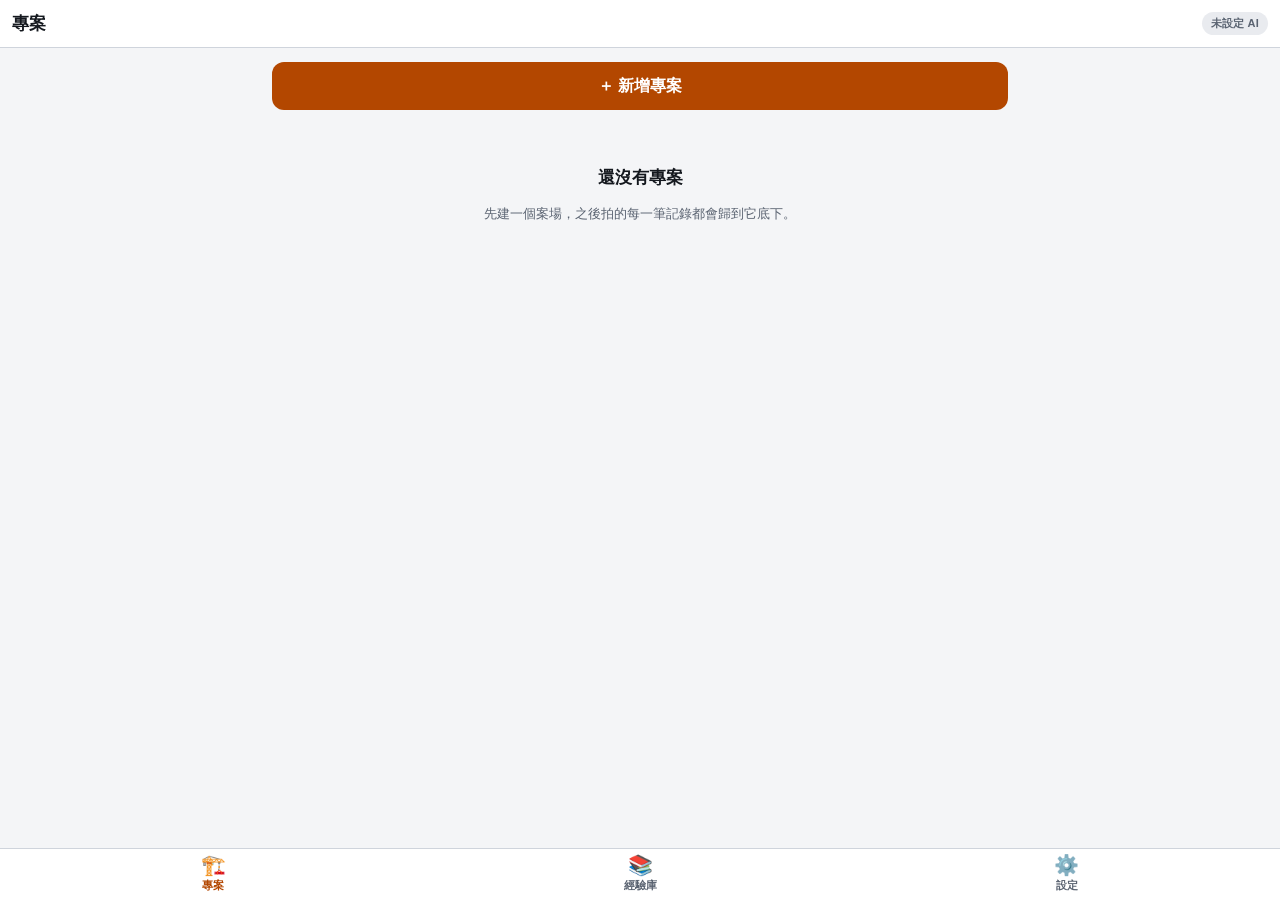
==== index.html @ 583c6913 "監造工地筆記 v1：專案導向記錄 + 類型導向經驗庫 純前端 PWA，零外部相依，可離線使用： - IndexedDB 存專案／記錄／照片／錄音，照片與錄音預設永不上傳 - 14 項固定工項分類 + " ====
<!DOCTYPE html>
<html lang="zh-Hant">
<head>
<meta charset="utf-8">
<meta name="viewport" content="width=device-width, initial-scale=1, viewport-fit=cover, maximum-scale=1">
<title>監造工地筆記</title>
<meta name="description" content="工地現場記錄與經驗庫：專案導向 + 類型導向">
<link rel="manifest" href="manifest.webmanifest">
<meta name="theme-color" content="#12161c">
<meta name="apple-mobile-web-app-capable" content="yes">
<meta name="apple-mobile-web-app-status-bar-style" content="black-translucent">
<meta name="apple-mobile-web-app-title" content="工地筆記">
<link rel="apple-touch-icon" href="icons/icon-180.png">
<link rel="icon" href="icons/icon-192.png">
<link rel="stylesheet" href="css/style.css">
</head>
<body>

<header id="topbar">
  <button id="btn-back" class="icon-btn" hidden aria-label="返回">‹</button>
  <h1 id="title">監造工地筆記</h1>
  <span id="tier-badge" class="tier tier-off" title="Gemini 方案">未設定</span>
</header>

<main id="view" aria-live="polite">
  <div class="loading">載入中…</div>
</main>

<nav id="tabbar">
  <a href="#/" data-tab="projects"><span>🏗️</span>專案</a>
  <a href="#/lib" data-tab="lib"><span>📚</span>經驗庫</a>
  <a href="#/settings" data-tab="settings"><span>⚙️</span>設定</a>
</nav>

<div id="toast" role="status"></div>

<dialog id="confirm-dialog">
  <form method="dialog">
    <h2 id="confirm-title"></h2>
    <div id="confirm-body"></div>
    <menu>
      <button value="cancel" class="btn ghost">取消</button>
      <button value="ok" class="btn danger" id="confirm-ok">確定</button>
    </menu>
  </form>
</dialog>

<script type="module" src="js/app.js"></script>
</body>
</html>
---- css/style.css ----
/* 工地取向：大字、大按鈕、高對比。戴手套點得到，大太陽下看得見。 */

:root {
  --bg: #f4f5f7;
  --surface: #ffffff;
  --surface-2: #e9ebef;
  --text: #14181e;
  --text-dim: #5a6371;
  --line: #cfd4dc;
  --accent: #b34700;      /* 安全橘，暗到在白底上仍可讀 */
  --accent-soft: #fdefe4;
  --danger: #b3001b;
  --ok: #0a6b3d;
  --warn: #8a5a00;
  --warn-soft: #fff5d6;
  --tap: 48px;
  --safe-b: env(safe-area-inset-bottom, 0px);
  --safe-t: env(safe-area-inset-top, 0px);
  color-scheme: light dark;
}

@media (prefers-color-scheme: dark) {
  :root {
    --bg: #12161c;
    --surface: #1b212a;
    --surface-2: #252d38;
    --text: #eef1f5;
    --text-dim: #99a3b2;
    --line: #333d4a;
    --accent: #ff9d4d;
    --accent-soft: #3a2415;
    --danger: #ff6b6b;
    --ok: #4ade80;
    --warn: #fbbf24;
    --warn-soft: #3a2f10;
  }
}

* { box-sizing: border-box; }

html, body {
  margin: 0;
  padding: 0;
  background: var(--bg);
  color: var(--text);
  font: 16px/1.6 -apple-system, BlinkMacSystemFont, "Segoe UI", "Noto Sans TC",
        "PingFang TC", "Microsoft JhengHei", sans-serif;
  -webkit-text-size-adjust: 100%;
  overscroll-behavior-y: none;
}

body {
  display: flex;
  flex-direction: column;
  min-height: 100dvh;
}

/* ---------- topbar ---------- */

#topbar {
  position: sticky;
  top: 0;
  z-index: 20;
  display: flex;
  align-items: center;
  gap: 8px;
  padding: calc(var(--safe-t) + 10px) 12px 10px;
  background: var(--surface);
  border-bottom: 1px solid var(--line);
}

#title {
  flex: 1;
  margin: 0;
  font-size: 17px;
  font-weight: 700;
  white-space: nowrap;
  overflow: hidden;
  text-overflow: ellipsis;
}

.icon-btn {
  min-width: 36px;
  height: 36px;
  border: 0;
  border-radius: 10px;
  background: var(--surface-2);
  color: var(--text);
  font-size: 24px;
  line-height: 1;
  cursor: pointer;
}

.tier {
  flex: none;
  padding: 3px 9px;
  border-radius: 999px;
  font-size: 11px;
  font-weight: 700;
  letter-spacing: .02em;
  white-space: nowrap;
}
.tier-off  { background: var(--surface-2); color: var(--text-dim); }
.tier-free { background: var(--warn-soft); color: var(--warn); }
.tier-paid { background: var(--accent-soft); color: var(--accent); }

/* ---------- layout ---------- */

#view {
  flex: 1;
  padding: 14px 12px calc(var(--tap) + 28px + var(--safe-b));
  max-width: 760px;
  width: 100%;
  margin: 0 auto;
}

.loading, .empty {
  padding: 40px 16px;
  text-align: center;
  color: var(--text-dim);
}

.empty strong { display: block; margin-bottom: 6px; color: var(--text); font-size: 17px; }

/* ---------- tabbar ---------- */

#tabbar {
  position: fixed;
  bottom: 0;
  left: 0;
  right: 0;
  z-index: 20;
  display: flex;
  background: var(--surface);
  border-top: 1px solid var(--line);
  padding-bottom: var(--safe-b);
}

#tabbar a {
  flex: 1;
  display: flex;
  flex-direction: column;
  align-items: center;
  justify-content: center;
  gap: 1px;
  min-height: var(--tap);
  padding: 5px 0;
  color: var(--text-dim);
  text-decoration: none;
  font-size: 11px;
  font-weight: 600;
}
#tabbar a span { font-size: 20px; line-height: 1.1; }
#tabbar a.active { color: var(--accent); }

/* ---------- cards & lists ---------- */

.card {
  background: var(--surface);
  border: 1px solid var(--line);
  border-radius: 14px;
  padding: 14px;
  margin-bottom: 12px;
}

.card h2 { margin: 0 0 10px; font-size: 16px; }
.card h3 { margin: 16px 0 8px; font-size: 14px; color: var(--text-dim); }

a.card { display: block; color: inherit; text-decoration: none; }

.row { display: flex; align-items: center; gap: 10px; }
.row.wrap { flex-wrap: wrap; }
.spacer { flex: 1; }

.muted { color: var(--text-dim); font-size: 13px; }
.mono { font-variant-numeric: tabular-nums; }

/* ---------- buttons ---------- */

.btn {
  display: inline-flex;
  align-items: center;
  justify-content: center;
  gap: 6px;
  min-height: var(--tap);
  padding: 0 18px;
  border: 0;
  border-radius: 12px;
  background: var(--accent);
  color: #fff;
  font-size: 16px;
  font-weight: 700;
  font-family: inherit;
  cursor: pointer;
  text-decoration: none;
  -webkit-tap-highlight-color: transparent;
}
@media (prefers-color-scheme: dark) { .btn { color: #12161c; } }

.btn:disabled { opacity: .45; cursor: default; }
.btn.ghost { background: var(--surface-2); color: var(--text); }
.btn.danger { background: var(--danger); color: #fff; }
.btn.block { width: 100%; }
.btn.sm { min-height: 38px; padding: 0 12px; font-size: 14px; border-radius: 10px; }

/* ---------- forms ---------- */

label.field { display: block; margin-bottom: 12px; }
label.field > span {
  display: block;
  margin-bottom: 5px;
  font-size: 13px;
  font-weight: 600;
  color: var(--text-dim);
}

input[type=text], input[type=date], input[type=number], input[type=password],
select, textarea {
  width: 100%;
  min-height: var(--tap);
  padding: 10px 12px;
  border: 1px solid var(--line);
  border-radius: 11px;
  background: var(--bg);
  color: var(--text);
  font: inherit;
  font-size: 16px; /* 16px 以下 iOS 會自動放大頁面 */
}

textarea { min-height: 120px; resize: vertical; line-height: 1.7; }

input:focus, select:focus, textarea:focus {
  outline: 2px solid var(--accent);
  outline-offset: 1px;
}

.grid2 { display: grid; grid-template-columns: 1fr 1fr; gap: 0 10px; }

/* ---------- chips（分類多選）---------- */

.chips { display: flex; flex-wrap: wrap; gap: 7px; }

.chip {
  display: inline-flex;
  align-items: center;
  gap: 5px;
  min-height: 40px;
  padding: 0 12px;
  border: 1.5px solid var(--line);
  border-radius: 999px;
  background: var(--surface);
  color: var(--text);
  font-size: 14px;
  font-weight: 600;
  font-family: inherit;
  cursor: pointer;
  -webkit-tap-highlight-color: transparent;
}
.chip[aria-pressed=true] {
  border-color: var(--accent);
  background: var(--accent-soft);
  color: var(--accent);
}
.chip.sm { min-height: 32px; font-size: 13px; font-weight: 500; }

/* ---------- 未查證 / 已確認 ---------- */

.ai-block {
  position: relative;
  border: 1px dashed var(--line);
  border-radius: 12px;
  padding: 12px 12px 10px;
  background: var(--surface-2);
  color: var(--text-dim);
}
.ai-block.verified {
  border-style: solid;
  border-color: var(--ok);
  background: var(--surface);
  color: var(--text);
}

.badge {
  display: inline-block;
  padding: 2px 8px;
  border-radius: 999px;
  font-size: 11px;
  font-weight: 700;
}
.badge-unverified { background: var(--surface); color: var(--text-dim); border: 1px solid var(--line); }
.badge-verified { background: var(--ok); color: #fff; }
.badge-cat { background: var(--accent-soft); color: var(--accent); }

/* ---------- media ---------- */

.thumbs { display: grid; grid-template-columns: repeat(auto-fill, minmax(96px, 1fr)); gap: 8px; }
.thumb {
  position: relative;
  aspect-ratio: 1;
  border-radius: 10px;
  overflow: hidden;
  background: var(--surface-2);
  border: 1px solid var(--line);
}
.thumb img { width: 100%; height: 100%; object-fit: cover; display: block; }
.thumb button.rm {
  position: absolute; top: 3px; right: 3px;
  width: 26px; height: 26px; border: 0; border-radius: 50%;
  background: rgba(0,0,0,.66); color: #fff; font-size: 15px; line-height: 1; cursor: pointer;
}

audio { width: 100%; margin-top: 6px; }

/* ---------- 警示條 ---------- */

.notice {
  border-radius: 12px;
  padding: 11px 13px;
  margin-bottom: 12px;
  font-size: 14px;
  line-height: 1.6;
}
.notice.warn { background: var(--warn-soft); color: var(--warn); border: 1px solid currentColor; }
.notice.info { background: var(--surface-2); color: var(--text-dim); }
.notice.danger { background: var(--surface); color: var(--danger); border: 1px solid currentColor; }
.notice strong { display: block; margin-bottom: 2px; }

/* ---------- toast ---------- */

#toast {
  position: fixed;
  left: 50%;
  bottom: calc(var(--tap) + var(--safe-b) + 20px);
  transform: translate(-50%, 14px);
  z-index: 60;
  max-width: min(90vw, 460px);
  padding: 11px 17px;
  border-radius: 12px;
  background: #14181e;
  color: #fff;
  font-size: 14px;
  line-height: 1.5;
  text-align: center;
  opacity: 0;
  pointer-events: none;
  transition: opacity .18s, transform .18s;
}
#toast.show { opacity: 1; transform: translate(-50%, 0); }
@media (prefers-color-scheme: dark) { #toast { background: #eef1f5; color: #12161c; } }

/* ---------- dialog ---------- */

dialog {
  border: 0;
  border-radius: 16px;
  padding: 18px;
  max-width: min(92vw, 560px);
  width: 100%;
  background: var(--surface);
  color: var(--text);
}
dialog::backdrop { background: rgba(0, 0, 0, .55); }
dialog h2 { margin: 0 0 10px; font-size: 17px; }
dialog menu { display: flex; gap: 10px; justify-content: flex-end; margin: 16px 0 0; padding: 0; }
dialog pre {
  max-height: 46vh;
  overflow: auto;
  padding: 11px;
  border-radius: 10px;
  background: var(--bg);
  border: 1px solid var(--line);
  font-size: 13px;
  line-height: 1.6;
  white-space: pre-wrap;
  word-break: break-word;
}

/* ---------- 錄音 ---------- */

.rec-dot {
  display: inline-block;
  width: 10px; height: 10px;
  border-radius: 50%;
  background: var(--danger);
  animation: pulse 1s infinite;
}
@keyframes pulse { 0%,100% { opacity: 1 } 50% { opacity: .25 } }

@media (prefers-reduced-motion: reduce) {
  .rec-dot { animation: none; }
  #toast { transition: none; }
}
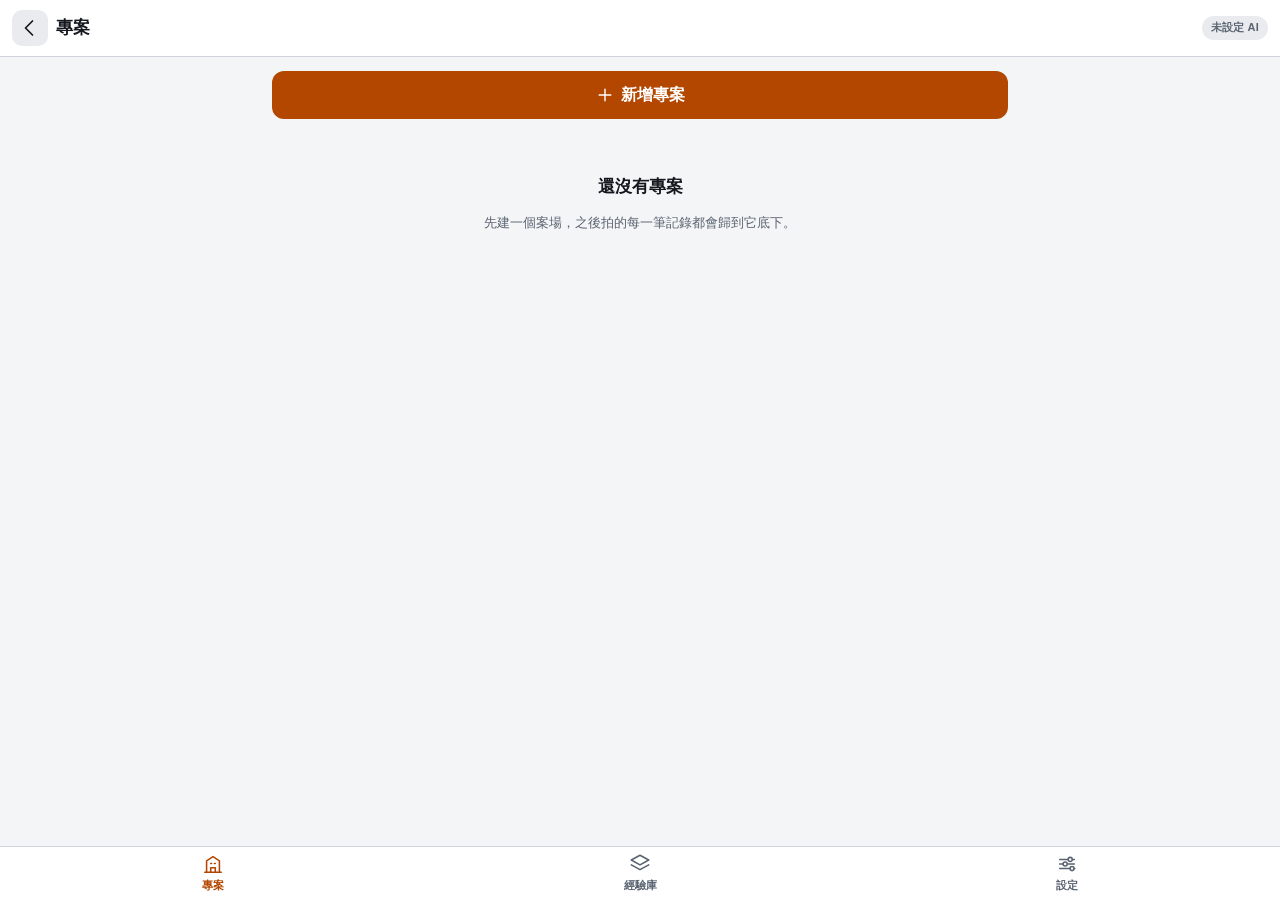
==== commit b73eb268: "把所有 emoji 換成 SVG icon set 新增 js/icons.js：28 個線條式 icon，24×24 viewBox，一律用 currentColor 描邊。 換掉的原因是 emoj" ====
--- a/index.html
+++ b/index.html
@@ -17,7 +17,7 @@
 <body>
 
 <header id="topbar">
-  <button id="btn-back" class="icon-btn" hidden aria-label="返回">‹</button>
+  <button id="btn-back" class="icon-btn" hidden aria-label="返回"></button>
   <h1 id="title">監造工地筆記</h1>
   <span id="tier-badge" class="tier tier-off" title="Gemini 方案">未設定</span>
 </header>
@@ -27,9 +27,9 @@
 </main>
 
 <nav id="tabbar">
-  <a href="#/" data-tab="projects"><span>🏗️</span>專案</a>
-  <a href="#/lib" data-tab="lib"><span>📚</span>經驗庫</a>
-  <a href="#/settings" data-tab="settings"><span>⚙️</span>設定</a>
+  <a href="#/" data-tab="projects"><span class="ico"></span>專案</a>
+  <a href="#/lib" data-tab="lib"><span class="ico"></span>經驗庫</a>
+  <a href="#/settings" data-tab="settings"><span class="ico"></span>設定</a>
 </nav>
 
 <div id="toast" role="status"></div>
--- a/css/style.css
+++ b/css/style.css
@@ -80,16 +80,20 @@
 }
 
 .icon-btn {
+  display: inline-flex;
+  align-items: center;
+  justify-content: center;
   min-width: 36px;
   height: 36px;
   border: 0;
   border-radius: 10px;
   background: var(--surface-2);
   color: var(--text);
-  font-size: 24px;
-  line-height: 1;
   cursor: pointer;
 }
+
+/* SVG icon 一律吃 currentColor，放進什麼顏色的容器就是什麼顏色 */
+.icon { display: block; flex: none; }
 
 .tier {
   flex: none;
@@ -150,7 +154,12 @@
   font-size: 11px;
   font-weight: 600;
 }
-#tabbar a span { font-size: 20px; line-height: 1.1; }
+#tabbar a .ico {
+  display: flex;
+  align-items: center;
+  justify-content: center;
+  height: 24px;
+}
 #tabbar a.active { color: var(--accent); }
 
 /* ---------- cards & lists ---------- */
@@ -305,8 +314,9 @@
 .thumb img { width: 100%; height: 100%; object-fit: cover; display: block; }
 .thumb button.rm {
   position: absolute; top: 3px; right: 3px;
+  display: flex; align-items: center; justify-content: center;
   width: 26px; height: 26px; border: 0; border-radius: 50%;
-  background: rgba(0,0,0,.66); color: #fff; font-size: 15px; line-height: 1; cursor: pointer;
+  background: rgba(0,0,0,.66); color: #fff; cursor: pointer;
 }
 
 audio { width: 100%; margin-top: 6px; }
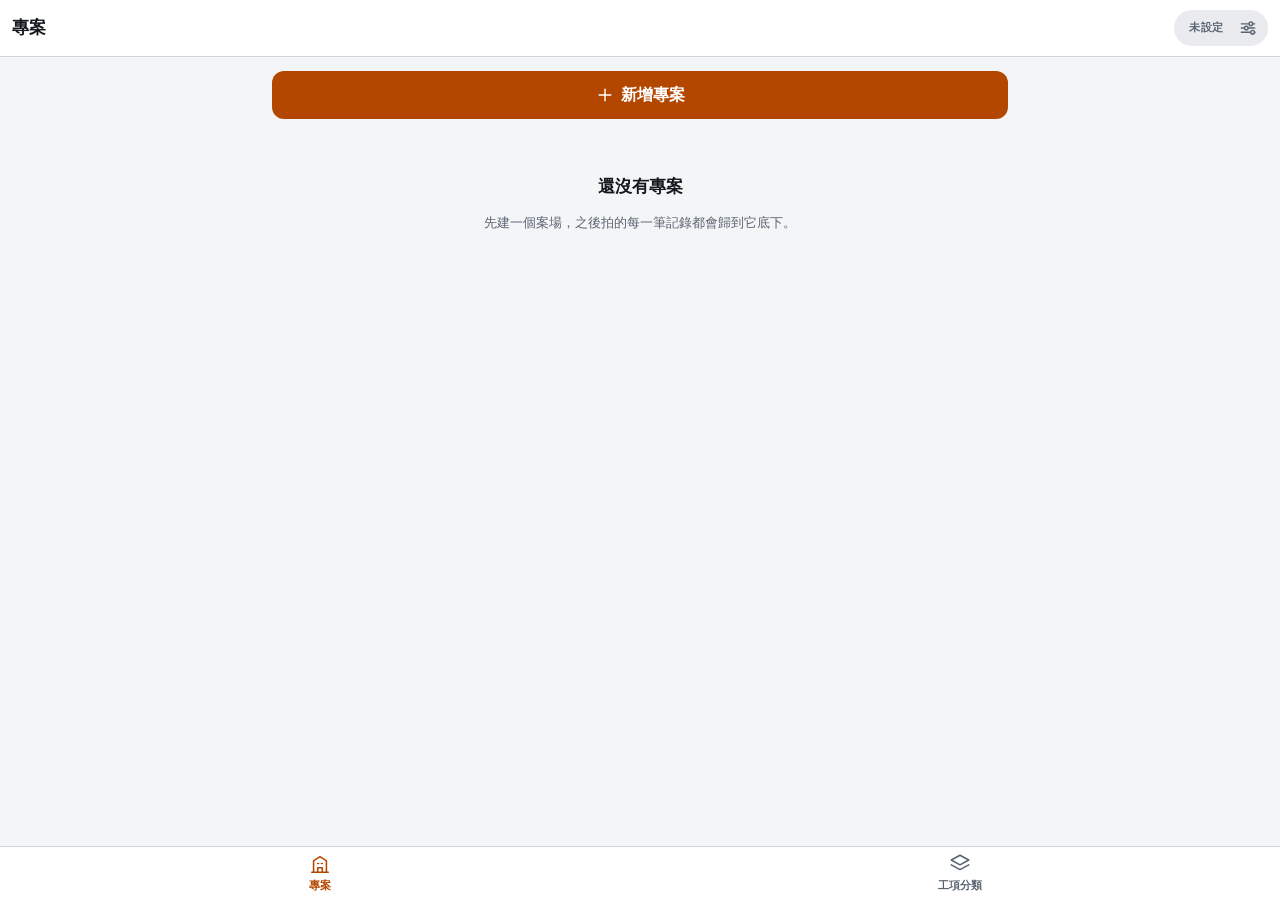
==== commit 147698de: "經驗庫改名工項分類、改成方格排列、設定移到右上角 改名：「工項」是公共工程的標準用語（工程項目），跟結算、驗收、日報裡的講法 一致。全庫替換之後有幾處變成「分類、工項分類」這種重複，一併修掉。  版面" ====
--- a/index.html
+++ b/index.html
@@ -4,7 +4,7 @@
 <meta charset="utf-8">
 <meta name="viewport" content="width=device-width, initial-scale=1, viewport-fit=cover, maximum-scale=1">
 <title>監造工地筆記</title>
-<meta name="description" content="工地現場記錄與經驗庫：專案導向 + 類型導向">
+<meta name="description" content="工地現場記錄：專案導向 + 工項導向">
 <link rel="manifest" href="manifest.webmanifest">
 <meta name="theme-color" content="#12161c">
 <meta name="apple-mobile-web-app-capable" content="yes">
@@ -19,7 +19,10 @@
 <header id="topbar">
   <button id="btn-back" class="icon-btn" hidden aria-label="返回"></button>
   <h1 id="title">監造工地筆記</h1>
-  <span id="tier-badge" class="tier tier-off" title="Gemini 方案">未設定</span>
+  <a id="settings-btn" href="#/settings" aria-label="設定">
+    <span id="tier-badge" class="tier tier-off"></span>
+    <span class="ico"></span>
+  </a>
 </header>
 
 <main id="view" aria-live="polite">
@@ -28,8 +31,7 @@
 
 <nav id="tabbar">
   <a href="#/" data-tab="projects"><span class="ico"></span>專案</a>
-  <a href="#/lib" data-tab="lib"><span class="ico"></span>經驗庫</a>
-  <a href="#/settings" data-tab="settings"><span class="ico"></span>設定</a>
+  <a href="#/lib" data-tab="lib"><span class="ico"></span>工項分類</a>
 </nav>
 
 <div id="toast" role="status"></div>
--- a/css/style.css
+++ b/css/style.css
@@ -38,6 +38,10 @@
 
 * { box-sizing: border-box; }
 
+/* 必須在所有元件規則之前也之上：底下有些元件用了 display:flex，
+   那會蓋掉瀏覽器預設的 [hidden] { display:none }，導致該藏的東西還是看得到。 */
+[hidden] { display: none !important; }
+
 html, body {
   margin: 0;
   padding: 0;
@@ -94,6 +98,23 @@
 
 /* SVG icon 一律吃 currentColor，放進什麼顏色的容器就是什麼顏色 */
 .icon { display: block; flex: none; }
+
+/* 設定入口跟 AI 狀態合併成同一顆：狀態要一直看得見，但不值得佔一個分頁 */
+#settings-btn {
+  flex: none;
+  display: flex;
+  align-items: center;
+  gap: 6px;
+  min-height: 36px;
+  padding: 0 10px 0 6px;
+  border-radius: 999px;
+  background: var(--surface-2);
+  color: var(--text-dim);
+  text-decoration: none;
+  -webkit-tap-highlight-color: transparent;
+}
+#settings-btn .ico { display: flex; }
+#settings-btn.active { color: var(--accent); }
 
 .tier {
   flex: none;
@@ -244,6 +265,63 @@
 }
 
 .grid2 { display: grid; grid-template-columns: 1fr 1fr; gap: 0 10px; }
+
+/* ---------- 工項分類的方格 ---------- */
+
+/* 固定欄數而不是 auto-fill：在窄機身上也保證一排三個，不會突然變成兩個 */
+.cat-grid {
+  display: grid;
+  grid-template-columns: repeat(3, 1fr);
+  gap: 9px;
+}
+@media (min-width: 540px) { .cat-grid { grid-template-columns: repeat(4, 1fr); } }
+@media (min-width: 720px) { .cat-grid { grid-template-columns: repeat(5, 1fr); } }
+
+.cat-tile {
+  position: relative;
+  display: flex;
+  flex-direction: column;
+  align-items: center;
+  justify-content: center;
+  gap: 7px;
+  aspect-ratio: 1;
+  padding: 8px 5px;
+  border: 1px solid var(--line);
+  border-radius: 14px;
+  background: var(--surface);
+  color: var(--text);
+  text-decoration: none;
+  text-align: center;
+  -webkit-tap-highlight-color: transparent;
+}
+
+.cat-tile .cat-name {
+  font-size: 12px;
+  font-weight: 600;
+  line-height: 1.25;
+  word-break: break-word;
+}
+
+/* 有東西的分類才點亮，一眼看得出哪幾類已經累積起來了 */
+.cat-tile .cat-count {
+  position: absolute;
+  top: 6px;
+  right: 7px;
+  font-size: 10px;
+  font-weight: 700;
+  color: var(--text-dim);
+}
+.cat-tile.has-items { border-color: var(--accent); color: var(--accent); }
+.cat-tile.has-items .cat-count { color: var(--accent); }
+.cat-tile.has-items .cat-name { color: var(--text); }
+
+.cat-tile .cat-custom {
+  position: absolute;
+  top: 6px;
+  left: 7px;
+  font-size: 10px;
+  color: var(--text-dim);
+}
 
 /* ---------- chips（分類多選）---------- */
 
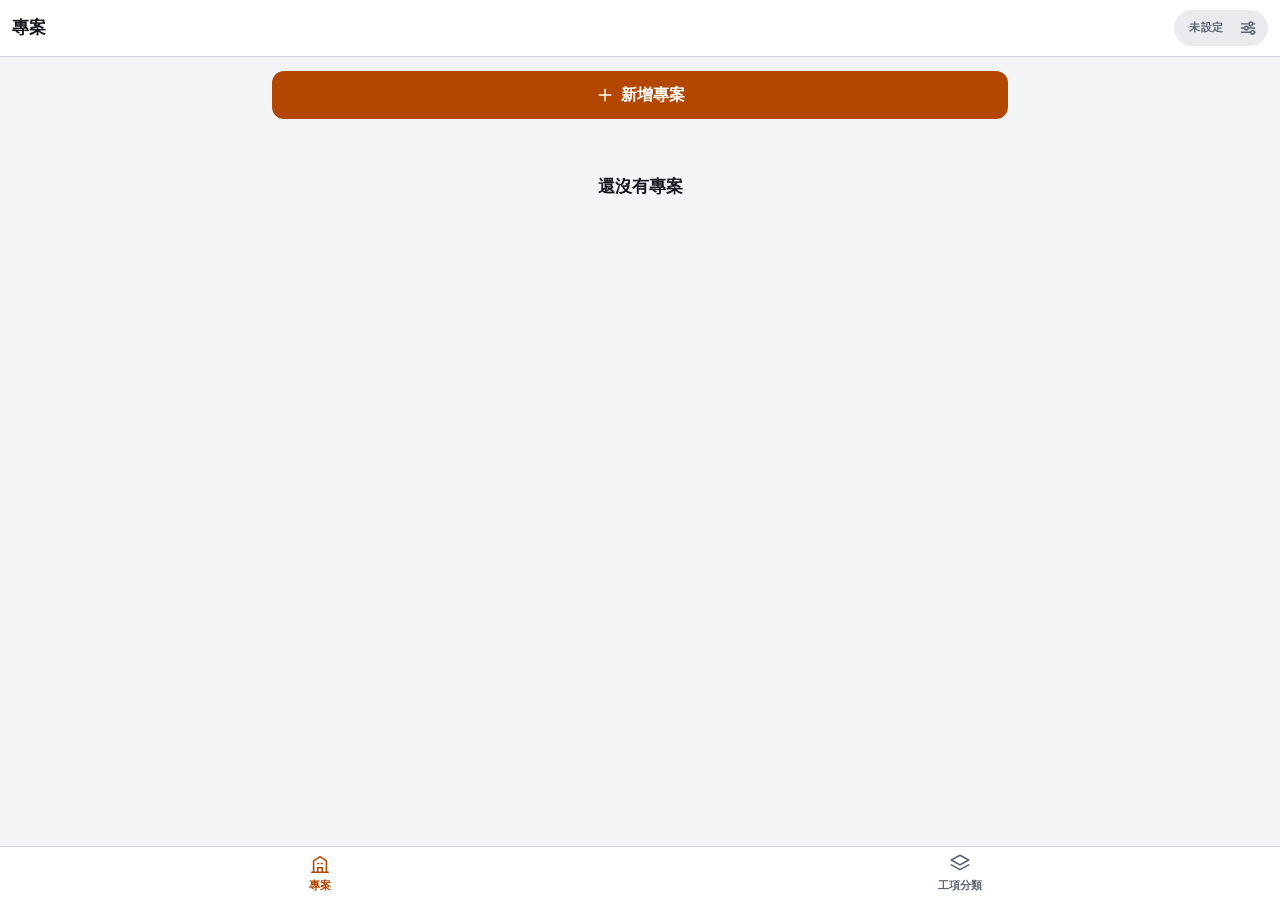
==== commit 5c195132: "狀態列改成 black：底部那條死區的真正原因 實機量到的數字直接破案：   螢幕 874 / 視窗 812 / 上緣 safe-area 62 / 下緣 34   874 − 812 = 62 = " ====
--- a/index.html
+++ b/index.html
@@ -8,7 +8,16 @@
 <link rel="manifest" href="manifest.webmanifest">
 <meta name="theme-color" content="#12161c">
 <meta name="apple-mobile-web-app-capable" content="yes">
-<meta name="apple-mobile-web-app-status-bar-style" content="black-translucent">
+<!--
+  不要用 black-translucent。實機量到：螢幕 874、視窗只有 812、上緣 safe-area 62，
+  874 − 812 = 62 —— iOS 用「螢幕高減狀態列」算 web view 高度，卻同時還套用
+  viewport-fit=cover 的 inset，於是網頁靠上對齊、底部空出一條 62pt 的死區，
+  position:fixed 的分頁列就浮在那條死區上面。那塊不在網頁座標系裡，
+  頁面內的 CSS 完全碰不到（試過墊背景，無效）。
+  改成 black：web view 從狀態列下面開始並填滿到螢幕底，env(safe-area-inset-top)
+  變 0，頂端也不會再被多墊一次。深色 App 用 black 而不是 default，狀態列文字才是白的。
+-->
+<meta name="apple-mobile-web-app-status-bar-style" content="black">
 <meta name="apple-mobile-web-app-title" content="工地筆記">
 <link rel="apple-touch-icon" href="icons/icon-180.png">
 <link rel="icon" href="icons/icon-192.png">
--- a/css/style.css
+++ b/css/style.css
@@ -161,6 +161,12 @@
   padding-bottom: var(--safe-b);
 }
 
+/*
+ * 這裡曾經墊過一塊同色背景想遮住分頁列底下那條空白，實機無效——
+ * 因為那條空白根本不在網頁裡（web view 比螢幕矮，見 index.html 的說明），
+ * 畫在 812 以下等於畫到 web view 外面。已移除，別再加回來。
+ */
+
 #tabbar a {
   flex: 1;
   display: flex;
@@ -191,6 +197,9 @@
   border-radius: 14px;
   padding: 14px;
   margin-bottom: 12px;
+  /* 最後一道防線：卡片裡的東西再怎麼樣都不准橫向凸出去。
+     用 clip 不用 hidden——hidden 會逼另一軸也變成 auto，卡片就會多出捲軸。 */
+  overflow-x: clip;
 }
 
 .card h2 { margin: 0 0 10px; font-size: 16px; }
@@ -264,7 +273,62 @@
   outline-offset: 1px;
 }
 
+/* 日期欄位的外框，見 ui.js 的 dateField()。
+ *
+ * iOS Safari 的 input[type=date] 是用內部的 shadow DOM 決定自己多寬的，
+ * width / max-width / min-width 通通壓不住它，「2026年8月14日」這種長格式
+ * 就把整個框推出卡片外。調 input 本身試過兩輪都無效，所以改成不跟它拗：
+ * 外框負責邊界、圓角與大小，input 絕對定位塞進去——絕對定位的元素不參與
+ * 版面計算，它想多寬都影響不了任何人，多出來的部分被外框切掉。 */
+.datebox {
+  position: relative;
+  overflow: hidden;
+  min-height: var(--tap);
+  border: 1px solid var(--line);
+  border-radius: 11px;
+  background: var(--bg);
+}
+
+.datebox input[type=date] {
+  position: absolute;
+  inset: 0;
+  width: 100%;
+  height: 100%;
+  min-height: 0;
+  border: 0;
+  border-radius: inherit;
+  background: transparent;
+  /* iOS 不會像文字欄位那樣把日期的值垂直置中，它是貼著內容框頂端排的。
+     改用 flex 自己置中，上下留白就交給對齊而不是 padding。 */
+  display: flex;
+  align-items: center;
+  padding: 0 12px;
+  /* 日期是用選的不是用打的，iOS 不會因為字小於 16px 就放大頁面。
+     縮一級讓中文長格式真的塞得進去，而不是塞進去被切掉。 */
+  font-size: 15px;
+}
+
+.datebox:focus-within { outline: 2px solid var(--accent); outline-offset: 1px; }
+.datebox input[type=date]:focus { outline: 0; }
+
+/* 值靠左、不要自己加上下留白（那是把值頂到框上緣的元兇之一）。 */
+input[type=date]::-webkit-date-and-time-value { width: 100%; text-align: left; margin: 0; }
+input[type=date]::-webkit-datetime-edit { padding: 0; margin: 0; line-height: 1; }
+
+/* 已知的小副作用：input 變成 flex 之後，桌機 Chrome 的日曆圖示會黏在日期文字
+   右邊而不是欄位最右邊。試過 margin-left:auto 與 flex:1，WebKit 的內部
+   pseudo element 不吃。iOS 上根本沒有這顆圖示，所以不為了它換掉垂直置中的做法。 */
+
 .grid2 { display: grid; grid-template-columns: 1fr 1fr; gap: 0 10px; }
+
+/* grid 子項預設 min-width:auto，也就是「不准縮到比內容窄」。
+   欄位一旦有自己的最小寬度就會把格線撐破，兩欄疊在一起還超出卡片。 */
+.grid2 > * { min-width: 0; }
+
+/* 日期欄位特別麻煩：iOS Safari 的 input[type=date] 會依系統字級撐出一個
+   比兩欄寬的最小寬度，字級調大的人尤其明顯。放不下就上下排，
+   擠成兩欄再把日期切一半沒有比較好看。 */
+.grid2.dates { grid-template-columns: repeat(auto-fit, minmax(11rem, 1fr)); }
 
 /* ---------- 工項分類的方格 ---------- */
 
@@ -390,6 +454,19 @@
   border: 1px solid var(--line);
 }
 .thumb img { width: 100%; height: 100%; object-fit: cover; display: block; }
+/* 標籤直接壓在縮圖上，才不用點進去才知道哪幾張標過 */
+.thumb-tag {
+  position: absolute;
+  left: 3px;
+  bottom: 3px;
+  padding: 2px 6px;
+  border-radius: 6px;
+  background: rgba(0, 0, 0, .68);
+  color: #fff;
+  font-size: 10px;
+  font-weight: 700;
+}
+
 .thumb button.rm {
   position: absolute; top: 3px; right: 3px;
   display: flex; align-items: center; justify-content: center;
